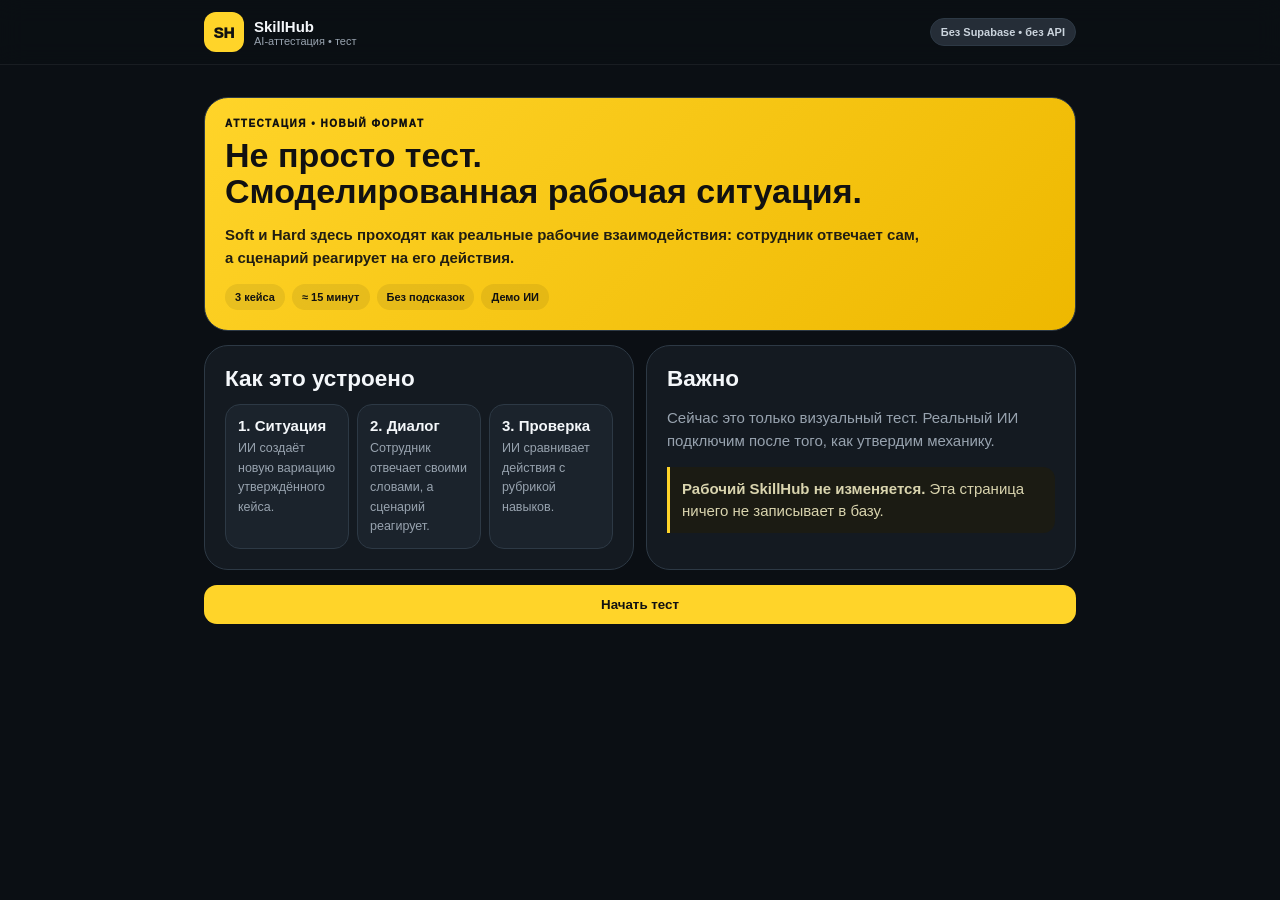
==== attestation-ai-demo.html @ 87084312 "Create AI-style attestation demo with dialog cases" ====
<!doctype html>
<html lang="ru"><head><meta charset="utf-8"><meta name="viewport" content="width=device-width,initial-scale=1,viewport-fit=cover"><title>SkillHub — AI аттестация</title>
<style>
:root{--bg:#0b0f14;--p:#141a21;--p2:#1b232c;--l:#2d3945;--t:#f4f7fa;--m:#98a3af;--y:#ffd429;--g:#4fd18b;--r:#ff7777}*{box-sizing:border-box}body{margin:0;background:var(--bg);color:var(--t);font:15px -apple-system,BlinkMacSystemFont,"Segoe UI",sans-serif}.wrap{max-width:900px;margin:auto;padding:18px 14px 40px}.top{position:sticky;top:0;background:#0b0f14ee;backdrop-filter:blur(12px);padding:12px 0;z-index:5;border-bottom:1px solid #ffffff10}.topin{max-width:900px;margin:auto;padding:0 14px;display:flex;justify-content:space-between;align-items:center}.brand{display:flex;gap:10px;align-items:center}.logo{width:40px;height:40px;border-radius:12px;background:var(--y);color:#111;display:grid;place-items:center;font-weight:950}.brand small{display:block;color:var(--m);font-size:11px}.tag{background:#252d37;border:1px solid var(--l);border-radius:999px;padding:7px 10px;color:#cbd4dd;font-size:11px;font-weight:900}.hero,.card{background:var(--p);border:1px solid var(--l);border-radius:24px;padding:20px;margin-top:14px}.hero{background:linear-gradient(135deg,#ffd429,#eeb800);color:#111}.k{font-size:10px;letter-spacing:.15em;font-weight:950}.hero h1{font-size:34px;line-height:1.05;margin:9px 0}.hero p{max-width:700px;line-height:1.5;font-weight:650;color:#211e12}.meta{display:flex;flex-wrap:wrap;gap:7px;margin-top:14px}.meta span{padding:7px 10px;background:#11111114;border-radius:999px;font-weight:850;font-size:11px}.grid{display:grid;grid-template-columns:repeat(2,1fr);gap:12px}.card h2{margin:0 0 8px}.muted{color:var(--m);line-height:1.5}.steps{display:grid;grid-template-columns:repeat(3,1fr);gap:8px;margin-top:12px}.step{background:var(--p2);border:1px solid var(--l);border-radius:15px;padding:12px}.step b{display:block;margin-bottom:4px}.step small{color:var(--m);line-height:1.4}.btn{border:0;border-radius:13px;padding:12px 15px;font-weight:900}.primary{background:var(--y);color:#111}.secondary{background:var(--p2);border:1px solid var(--l);color:var(--t)}.actions{display:flex;gap:9px;flex-wrap:wrap;margin-top:15px}.actions .btn{flex:1;min-width:150px}.screen{display:none}.screen.on{display:block}.bar{display:flex;justify-content:space-between;color:var(--m);font-size:12px;font-weight:850;margin:10px 0 7px}.progress{height:8px;background:#0f141a;border-radius:99px;overflow:hidden}.progress span{display:block;height:100%;background:var(--y);transition:.25s}.q{background:var(--p);border:1px solid var(--l);border-radius:24px;padding:20px}.eyebrow{font-size:10px;color:var(--y);letter-spacing:.14em;font-weight:950}.q h2{font-size:24px;margin:7px 0}.opts{display:grid;gap:9px;margin-top:14px}.opt{border:1px solid var(--l);background:var(--p2);color:var(--t);border-radius:14px;padding:13px;text-align:left;font-weight:750}.opt.sel{border-color:var(--y);box-shadow:0 0 0 1px var(--y) inset}.chat{display:grid;gap:10px;margin-top:15px}.bubble{max-width:86%;padding:12px 14px;border-radius:16px;line-height:1.45}.client{background:var(--p2);border:1px solid var(--l)}.employee{justify-self:end;background:#29250e;border:1px solid #ffd42955}.bubble small{display:block;color:var(--m);font-size:10px;margin-bottom:4px}.reply{width:100%;min-height:110px;background:#0f141a;color:var(--t);border:1px solid var(--l);border-radius:14px;padding:13px;resize:vertical}.ai{margin-top:14px;background:#111820;border:1px solid #364352;border-radius:19px;padding:16px}.aihead{display:flex;justify-content:space-between;gap:10px;align-items:center}.aipill{font-size:10px;background:#26303b;border-radius:999px;padding:6px 8px;font-weight:900}.result{display:grid;grid-template-columns:repeat(4,1fr);gap:9px;margin-top:12px}.res{background:var(--p2);border:1px solid var(--l);border-radius:15px;padding:12px}.res b{display:block;font-size:23px}.res small{color:var(--m)}.score{text-align:center;font-size:55px;font-weight:950;color:var(--g)}.note{margin-top:12px;padding:11px 12px;border-left:3px solid var(--y);background:#1b1b13;color:#d9d4ae;border-radius:0 12px 12px 0;line-height:1.45}@media(max-width:650px){.grid,.steps{grid-template-columns:1fr}.result{grid-template-columns:repeat(2,1fr)}.hero h1{font-size:29px}}
</style></head>
<body>
<header class="top"><div class="topin"><div class="brand"><div class="logo">SH</div><div><b>SkillHub</b><small>AI-аттестация • тест</small></div></div><span class="tag">Без Supabase • без API</span></div></header>
<main class="wrap">
<section id="home" class="screen on">
<div class="hero"><div class="k">АТТЕСТАЦИЯ • НОВЫЙ ФОРМАТ</div><h1>Не просто тест.<br>Смоделированная рабочая ситуация.</h1><p>Soft и Hard здесь проходят как реальные рабочие взаимодействия: сотрудник отвечает сам, а сценарий реагирует на его действия.</p><div class="meta"><span>3 кейса</span><span>≈ 15 минут</span><span>Без подсказок</span><span>Демо ИИ</span></div></div>
<div class="grid"><div class="card"><h2>Как это устроено</h2><div class="steps"><div class="step"><b>1. Ситуация</b><small>ИИ создаёт новую вариацию утверждённого кейса.</small></div><div class="step"><b>2. Диалог</b><small>Сотрудник отвечает своими словами, а сценарий реагирует.</small></div><div class="step"><b>3. Проверка</b><small>ИИ сравнивает действия с рубрикой навыков.</small></div></div></div><div class="card"><h2>Важно</h2><p class="muted">Сейчас это только визуальный тест. Реальный ИИ подключим после того, как утвердим механику.</p><div class="note"><b>Рабочий SkillHub не изменяется.</b> Эта страница ничего не записывает в базу.</div></div></div>
<div class="actions"><button class="btn primary" onclick="start()">Начать тест</button></div>
</section>

<section id="exam" class="screen">
<div class="bar"><span id="step">Кейс 1 из 3</span><span id="kind">Soft Skills</span></div><div class="progress"><span id="prog" style="width:0%"></span></div><div id="host" style="margin-top:14px"></div>
</section>

<section id="result" class="screen">
<div class="card"><div class="eyebrow">ИТОГ АТТЕСТАЦИИ</div><div class="score" id="score">86%</div><h2 style="text-align:center">Проверка завершена</h2><p class="muted" style="text-align:center">Ниже — пример того, как ИИ может объяснять оценку, а не просто выдавать балл.</p></div>
<div class="result"><div class="res"><small>Soft</small><b>88%</b></div><div class="res"><small>Hard</small><b>84%</b></div><div class="res"><small>Ручной кейс</small><b>86%</b></div><div class="res"><small>Печать</small><b>—</b></div></div>
<div class="ai"><div class="aihead"><b>ИИ-разбор</b><span class="aipill">ДЕМО</span></div><ul><li>Сотрудник корректно определил эмоцию клиента и обозначил следующий шаг.</li><li>В Hard-сценарии правильно использовал данные из контекста, а не шаблонный ответ.</li><li>В ручном кейсе не хватило фиксации результата и срока.</li></ul></div>
<div class="actions"><button class="btn secondary" onclick="location.reload()">Пройти ещё раз</button></div>
</section>
</main>
<script>
let step=0,softScore=0,hardScore=0,manual='';
const cases=[
 {kind:'Soft Skills',title:'Негативный клиент: задержка решения',intro:'Клиент уже обращался раньше. Он раздражён и считает, что его вопрос «перекидывают» между сотрудниками.',client:'Я уже второй раз это объясняю. Мне вообще кто-нибудь может сказать, что происходит?',type:'soft'},
 {kind:'Hard Skills',title:'Сложная рабочая ситуация',intro:'Клиент просит провести операцию. В истории есть два важных ограничения. Твоя задача — не угадать ответ, а разобраться в ситуации.',client:'Мне нужно провести платёж сегодня. Почему вы говорите, что сейчас его нельзя провести?',type:'hard'},
 {kind:'Ручной кейс + ИИ',title:'Нестандартный случай',intro:'Клиент требует немедленного решения спорной ситуации. Опиши действия, коммуникацию и что обязательно зафиксируешь.',client:'Мне всё равно, как у вас там устроен процесс. Решите вопрос прямо сейчас.',type:'manual'}
];
function show(id){['home','exam','result'].forEach(x=>document.getElementById(x).classList.toggle('on',x===id))}
function start(){step=0;show('exam');render()}
function bar(){document.getElementById('step').textContent='Кейс '+(step+1)+' из 3';document.getElementById('kind').textContent=cases[step].kind;document.getElementById('prog').style.width=(step/3*100)+'%'}
function render(){
 const c=cases[step];bar();let h=document.getElementById('host');
 if(c.type==='soft') h.innerHTML='<div class="q"><div class="eyebrow">SOFT SKILLS • ДИАЛОГ</div><h2>'+c.title+'</h2><p class="muted">'+c.intro+'</p><div class="chat"><div class="bubble client"><small>Клиент</small>'+c.client+'</div></div><textarea id="reply" class="reply" placeholder="Ответь клиенту своими словами..."></textarea><div class="actions"><button class="btn primary" onclick="sendSoft()">Отправить ответ</button></div></div>';
 else if(c.type==='hard') h.innerHTML='<div class="q"><div class="eyebrow">HARD SKILLS • СИТУАЦИЯ</div><h2>'+c.title+'</h2><p class="muted">'+c.intro+'</p><div class="chat"><div class="bubble client"><small>Клиент</small>'+c.client+'</div></div><div class="card" style="margin-top:12px;padding:14px;background:#0f141a"><b>Данные ситуации</b><p class="muted">Платёж: 480 000 ₽ • запрос поступил сегодня • клиент уже обращался один раз • требуется проверить основание операции.</p></div><textarea id="reply" class="reply" placeholder="Напиши, что ты ответишь клиенту и какие действия выполнишь..."></textarea><div class="actions"><button class="btn primary" onclick="sendHard()">Зафиксировать решение</button></div></div>';
 else h.innerHTML='<div class="q"><div class="eyebrow">РУЧНОЙ КЕЙС • ИИ-ПРОВЕРКА</div><h2>'+c.title+'</h2><p class="muted">'+c.intro+'</p><div class="chat"><div class="bubble client"><small>Клиент</small>'+c.client+'</div></div><textarea id="reply" class="reply" placeholder="Опиши свои действия по шагам..."></textarea><div class="actions"><button class="btn primary" onclick="sendManual()">Отправить на проверку</button></div></div>';
}
function next(){step++;if(step>=cases.length){show('result');document.getElementById('prog').style.width='100%';return}render();scrollTo(0,0)}
function sendSoft(){let v=document.getElementById('reply').value.trim();if(v.length<15)return alert('Напиши полноценный ответ');softScore=v.toLowerCase().includes('понима')&&v.toLowerCase().includes('след')?90:78;document.getElementById('host').insertAdjacentHTML('beforeend','<div class="ai"><div class="aihead"><b>Клиент • продолжение диалога</b><span class="aipill">ДЕМО ИИ</span></div><p class="muted">Хорошо. А что конкретно вы сейчас сделаете и когда я получу следующий ответ?</p><textarea id="reply2" class="reply" placeholder="Продолжи диалог..."></textarea><div class="actions"><button class="btn primary" onclick="finishSoft()">Ответить</button></div></div>');}
function finishSoft(){let v=document.getElementById('reply2').value.trim();if(v.length<10)return alert('Продолжи диалог');softScore=Math.min(98,softScore+(v.toLowerCase().includes('срок')?6:0));next()}
function sendHard(){let v=document.getElementById('reply').value.trim();if(v.length<20)return alert('Нужен развёрнутый ответ');hardScore=v.toLowerCase().includes('провер')&&v.toLowerCase().includes('основан')?92:74;next()}
function sendManual(){let v=document.getElementById('reply').value.trim();if(v.length<25)return alert('Нужен развёрнутый ответ');manual=v;next()}
</script></body></html>
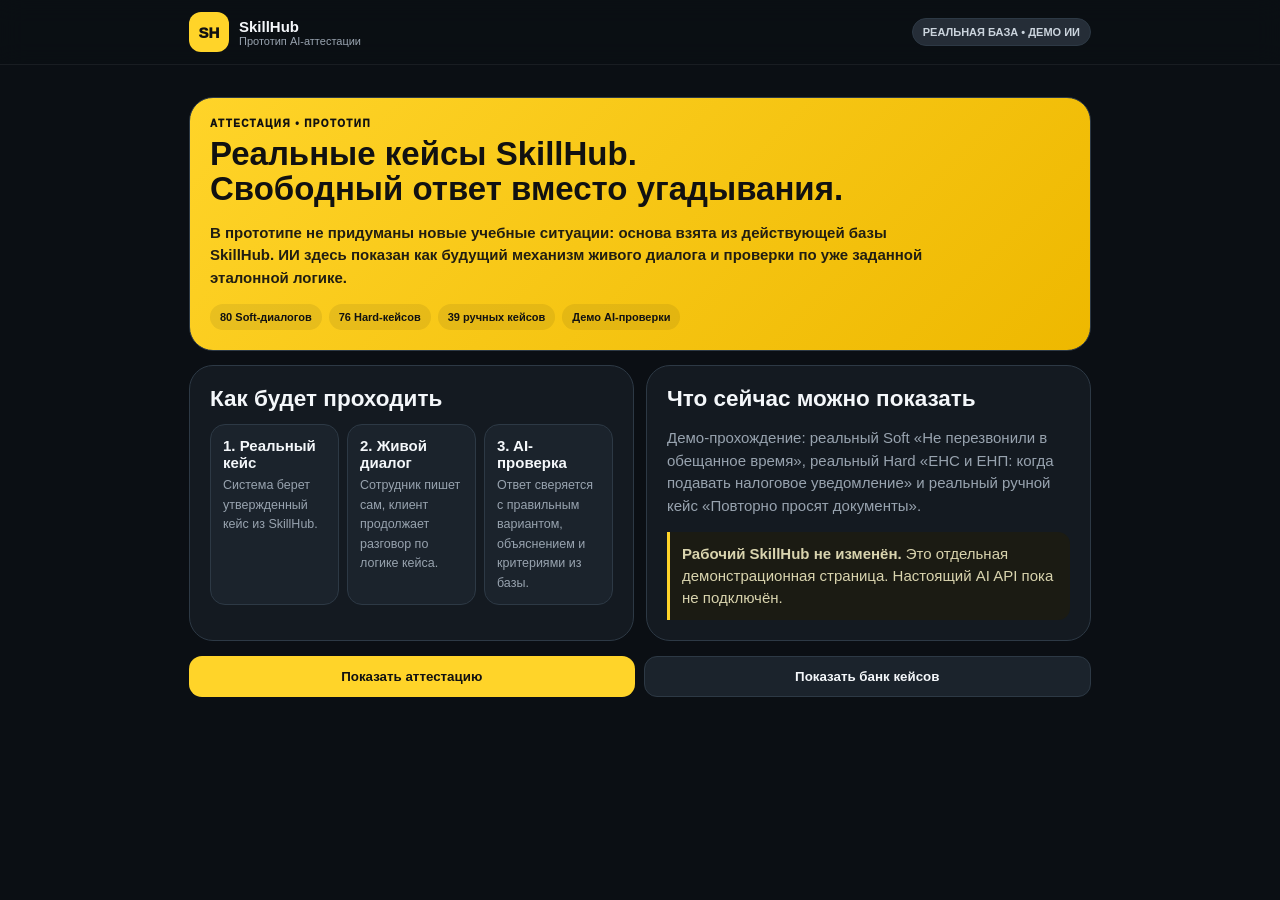
==== commit dafe748f: "Update attestation prototype with real SkillHub cases" ====
--- a/attestation-ai-demo.html
+++ b/attestation-ai-demo.html
@@ -1,47 +1,51 @@
 <!doctype html>
-<html lang="ru"><head><meta charset="utf-8"><meta name="viewport" content="width=device-width,initial-scale=1,viewport-fit=cover"><title>SkillHub — AI аттестация</title>
+<html lang="ru"><head><meta charset="utf-8"><meta name="viewport" content="width=device-width,initial-scale=1,viewport-fit=cover"><title>SkillHub — прототип AI-аттестации</title>
 <style>
-:root{--bg:#0b0f14;--p:#141a21;--p2:#1b232c;--l:#2d3945;--t:#f4f7fa;--m:#98a3af;--y:#ffd429;--g:#4fd18b;--r:#ff7777}*{box-sizing:border-box}body{margin:0;background:var(--bg);color:var(--t);font:15px -apple-system,BlinkMacSystemFont,"Segoe UI",sans-serif}.wrap{max-width:900px;margin:auto;padding:18px 14px 40px}.top{position:sticky;top:0;background:#0b0f14ee;backdrop-filter:blur(12px);padding:12px 0;z-index:5;border-bottom:1px solid #ffffff10}.topin{max-width:900px;margin:auto;padding:0 14px;display:flex;justify-content:space-between;align-items:center}.brand{display:flex;gap:10px;align-items:center}.logo{width:40px;height:40px;border-radius:12px;background:var(--y);color:#111;display:grid;place-items:center;font-weight:950}.brand small{display:block;color:var(--m);font-size:11px}.tag{background:#252d37;border:1px solid var(--l);border-radius:999px;padding:7px 10px;color:#cbd4dd;font-size:11px;font-weight:900}.hero,.card{background:var(--p);border:1px solid var(--l);border-radius:24px;padding:20px;margin-top:14px}.hero{background:linear-gradient(135deg,#ffd429,#eeb800);color:#111}.k{font-size:10px;letter-spacing:.15em;font-weight:950}.hero h1{font-size:34px;line-height:1.05;margin:9px 0}.hero p{max-width:700px;line-height:1.5;font-weight:650;color:#211e12}.meta{display:flex;flex-wrap:wrap;gap:7px;margin-top:14px}.meta span{padding:7px 10px;background:#11111114;border-radius:999px;font-weight:850;font-size:11px}.grid{display:grid;grid-template-columns:repeat(2,1fr);gap:12px}.card h2{margin:0 0 8px}.muted{color:var(--m);line-height:1.5}.steps{display:grid;grid-template-columns:repeat(3,1fr);gap:8px;margin-top:12px}.step{background:var(--p2);border:1px solid var(--l);border-radius:15px;padding:12px}.step b{display:block;margin-bottom:4px}.step small{color:var(--m);line-height:1.4}.btn{border:0;border-radius:13px;padding:12px 15px;font-weight:900}.primary{background:var(--y);color:#111}.secondary{background:var(--p2);border:1px solid var(--l);color:var(--t)}.actions{display:flex;gap:9px;flex-wrap:wrap;margin-top:15px}.actions .btn{flex:1;min-width:150px}.screen{display:none}.screen.on{display:block}.bar{display:flex;justify-content:space-between;color:var(--m);font-size:12px;font-weight:850;margin:10px 0 7px}.progress{height:8px;background:#0f141a;border-radius:99px;overflow:hidden}.progress span{display:block;height:100%;background:var(--y);transition:.25s}.q{background:var(--p);border:1px solid var(--l);border-radius:24px;padding:20px}.eyebrow{font-size:10px;color:var(--y);letter-spacing:.14em;font-weight:950}.q h2{font-size:24px;margin:7px 0}.opts{display:grid;gap:9px;margin-top:14px}.opt{border:1px solid var(--l);background:var(--p2);color:var(--t);border-radius:14px;padding:13px;text-align:left;font-weight:750}.opt.sel{border-color:var(--y);box-shadow:0 0 0 1px var(--y) inset}.chat{display:grid;gap:10px;margin-top:15px}.bubble{max-width:86%;padding:12px 14px;border-radius:16px;line-height:1.45}.client{background:var(--p2);border:1px solid var(--l)}.employee{justify-self:end;background:#29250e;border:1px solid #ffd42955}.bubble small{display:block;color:var(--m);font-size:10px;margin-bottom:4px}.reply{width:100%;min-height:110px;background:#0f141a;color:var(--t);border:1px solid var(--l);border-radius:14px;padding:13px;resize:vertical}.ai{margin-top:14px;background:#111820;border:1px solid #364352;border-radius:19px;padding:16px}.aihead{display:flex;justify-content:space-between;gap:10px;align-items:center}.aipill{font-size:10px;background:#26303b;border-radius:999px;padding:6px 8px;font-weight:900}.result{display:grid;grid-template-columns:repeat(4,1fr);gap:9px;margin-top:12px}.res{background:var(--p2);border:1px solid var(--l);border-radius:15px;padding:12px}.res b{display:block;font-size:23px}.res small{color:var(--m)}.score{text-align:center;font-size:55px;font-weight:950;color:var(--g)}.note{margin-top:12px;padding:11px 12px;border-left:3px solid var(--y);background:#1b1b13;color:#d9d4ae;border-radius:0 12px 12px 0;line-height:1.45}@media(max-width:650px){.grid,.steps{grid-template-columns:1fr}.result{grid-template-columns:repeat(2,1fr)}.hero h1{font-size:29px}}
+:root{--bg:#0b0f14;--p:#141a21;--p2:#1b232c;--l:#2d3945;--t:#f4f7fa;--m:#98a3af;--y:#ffd429;--g:#4fd18b;--r:#ff7777;--b:#67a7ff}*{box-sizing:border-box}body{margin:0;background:var(--bg);color:var(--t);font:15px -apple-system,BlinkMacSystemFont,"Segoe UI",sans-serif}.wrap{max-width:930px;margin:auto;padding:18px 14px 46px}.top{position:sticky;top:0;background:#0b0f14ee;backdrop-filter:blur(12px);padding:12px 0;z-index:8;border-bottom:1px solid #ffffff10}.topin{max-width:930px;margin:auto;padding:0 14px;display:flex;justify-content:space-between;align-items:center;gap:12px}.brand{display:flex;gap:10px;align-items:center}.logo{width:40px;height:40px;border-radius:12px;background:var(--y);color:#111;display:grid;place-items:center;font-weight:950}.brand small{display:block;color:var(--m);font-size:11px}.tag{background:#252d37;border:1px solid var(--l);border-radius:999px;padding:7px 10px;color:#cbd4dd;font-size:11px;font-weight:900}.hero,.card,.q{background:var(--p);border:1px solid var(--l);border-radius:24px;padding:20px;margin-top:14px}.hero{background:linear-gradient(135deg,#ffd429,#eeb800);color:#111}.hero h1{font-size:33px;line-height:1.06;margin:8px 0}.hero p{max-width:740px;line-height:1.5;font-weight:700;color:#211e12}.k,.eyebrow{font-size:10px;letter-spacing:.14em;font-weight:950}.eyebrow{color:var(--y)}.meta,.chips{display:flex;flex-wrap:wrap;gap:7px;margin-top:13px}.meta span,.chip{padding:7px 10px;background:#11111114;border-radius:999px;font-weight:850;font-size:11px}.chip{background:var(--p2);border:1px solid var(--l);color:#d8e0e8}.grid{display:grid;grid-template-columns:repeat(2,1fr);gap:12px}.card h2,.q h2{margin:0 0 8px}.muted{color:var(--m);line-height:1.5}.steps{display:grid;grid-template-columns:repeat(3,1fr);gap:8px;margin-top:12px}.step,.mini{background:var(--p2);border:1px solid var(--l);border-radius:15px;padding:12px}.step b,.mini b{display:block;margin-bottom:4px}.step small,.mini small{color:var(--m);line-height:1.4}.btn{border:0;border-radius:13px;padding:12px 15px;font-weight:900;cursor:pointer}.primary{background:var(--y);color:#111}.secondary{background:var(--p2);border:1px solid var(--l);color:var(--t)}.ghost{background:transparent;border:1px solid var(--l);color:var(--t)}.actions{display:flex;gap:9px;flex-wrap:wrap;margin-top:15px}.actions .btn{flex:1;min-width:150px}.screen{display:none}.screen.on{display:block}.bar{display:flex;justify-content:space-between;color:var(--m);font-size:12px;font-weight:850;margin:12px 0 7px}.progress{height:8px;background:#0f141a;border-radius:99px;overflow:hidden}.progress span{display:block;height:100%;background:var(--y);transition:.25s}.chat{display:grid;gap:10px;margin-top:15px}.bubble{max-width:88%;padding:12px 14px;border-radius:16px;line-height:1.45}.client{background:var(--p2);border:1px solid var(--l)}.employee{justify-self:end;background:#29250e;border:1px solid #ffd42955}.bubble small{display:block;color:var(--m);font-size:10px;margin-bottom:4px}.reply{width:100%;min-height:105px;background:#0f141a;color:var(--t);border:1px solid var(--l);border-radius:14px;padding:13px;resize:vertical;font:inherit;margin-top:12px}.ai{margin-top:14px;background:#111820;border:1px solid #364352;border-radius:19px;padding:16px}.aihead{display:flex;justify-content:space-between;gap:10px;align-items:center}.aipill{font-size:10px;background:#26303b;border-radius:999px;padding:6px 8px;font-weight:900}.good{color:var(--g)}.warn{color:#ffd36c}.bank{max-height:330px;overflow:auto;padding-right:4px}.bankgroup{margin:12px 0}.bankgroup h3{font-size:13px;margin:0 0 7px;color:#dce4ec}.bankitem{font-size:12px;color:var(--m);padding:5px 0;border-bottom:1px solid #ffffff08}.result{display:grid;grid-template-columns:repeat(4,1fr);gap:9px;margin-top:12px}.res{background:var(--p2);border:1px solid var(--l);border-radius:15px;padding:12px}.res b{display:block;font-size:23px}.res small{color:var(--m)}.score{text-align:center;font-size:55px;font-weight:950;color:var(--g)}.note{margin-top:12px;padding:11px 12px;border-left:3px solid var(--y);background:#1b1b13;color:#d9d4ae;border-radius:0 12px 12px 0;line-height:1.45}.ref{margin-top:10px;border:1px dashed #51606f;border-radius:14px;padding:12px;background:#0d1319}.ref b{display:block;margin-bottom:6px}.small{font-size:12px}.hidden{display:none!important}@media(max-width:650px){.grid,.steps{grid-template-columns:1fr}.result{grid-template-columns:repeat(2,1fr)}.hero h1{font-size:28px}.tag{font-size:9px}.bubble{max-width:95%}}
 </style></head>
 <body>
-<header class="top"><div class="topin"><div class="brand"><div class="logo">SH</div><div><b>SkillHub</b><small>AI-аттестация • тест</small></div></div><span class="tag">Без Supabase • без API</span></div></header>
+<header class="top"><div class="topin"><div class="brand"><div class="logo">SH</div><div><b>SkillHub</b><small>Прототип AI-аттестации</small></div></div><span class="tag">РЕАЛЬНАЯ БАЗА • ДЕМО ИИ</span></div></header>
 <main class="wrap">
 <section id="home" class="screen on">
-<div class="hero"><div class="k">АТТЕСТАЦИЯ • НОВЫЙ ФОРМАТ</div><h1>Не просто тест.<br>Смоделированная рабочая ситуация.</h1><p>Soft и Hard здесь проходят как реальные рабочие взаимодействия: сотрудник отвечает сам, а сценарий реагирует на его действия.</p><div class="meta"><span>3 кейса</span><span>≈ 15 минут</span><span>Без подсказок</span><span>Демо ИИ</span></div></div>
-<div class="grid"><div class="card"><h2>Как это устроено</h2><div class="steps"><div class="step"><b>1. Ситуация</b><small>ИИ создаёт новую вариацию утверждённого кейса.</small></div><div class="step"><b>2. Диалог</b><small>Сотрудник отвечает своими словами, а сценарий реагирует.</small></div><div class="step"><b>3. Проверка</b><small>ИИ сравнивает действия с рубрикой навыков.</small></div></div></div><div class="card"><h2>Важно</h2><p class="muted">Сейчас это только визуальный тест. Реальный ИИ подключим после того, как утвердим механику.</p><div class="note"><b>Рабочий SkillHub не изменяется.</b> Эта страница ничего не записывает в базу.</div></div></div>
-<div class="actions"><button class="btn primary" onclick="start()">Начать тест</button></div>
+<div class="hero"><div class="k">АТТЕСТАЦИЯ • ПРОТОТИП</div><h1>Реальные кейсы SkillHub.<br>Свободный ответ вместо угадывания.</h1><p>В прототипе не придуманы новые учебные ситуации: основа взята из действующей базы SkillHub. ИИ здесь показан как будущий механизм живого диалога и проверки по уже заданной эталонной логике.</p><div class="meta"><span>80 Soft-диалогов</span><span>76 Hard-кейсов</span><span>39 ручных кейсов</span><span>Демо AI-проверки</span></div></div>
+<div class="grid"><div class="card"><h2>Как будет проходить</h2><div class="steps"><div class="step"><b>1. Реальный кейс</b><small>Система берет утвержденный кейс из SkillHub.</small></div><div class="step"><b>2. Живой диалог</b><small>Сотрудник пишет сам, клиент продолжает разговор по логике кейса.</small></div><div class="step"><b>3. AI-проверка</b><small>Ответ сверяется с правильным вариантом, объяснением и критериями из базы.</small></div></div></div><div class="card"><h2>Что сейчас можно показать</h2><p class="muted">Демо-прохождение: реальный Soft «Не перезвонили в обещанное время», реальный Hard «ЕНС и ЕНП: когда подавать налоговое уведомление» и реальный ручной кейс «Повторно просят документы».</p><div class="note"><b>Рабочий SkillHub не изменён.</b> Это отдельная демонстрационная страница. Настоящий AI API пока не подключён.</div></div></div>
+<div class="actions"><button class="btn primary" onclick="start()">Показать аттестацию</button><button class="btn secondary" onclick="toggleBank()">Показать банк кейсов</button></div>
+<div id="bankCard" class="card hidden"><div class="eyebrow">БАЗА SKILLHUB</div><h2>Какие кейсы используются</h2><p class="muted">Ниже — реальные названия из опубликованного контента. Для демонстрации в прохождение зашиты три реальных кейса, а в боевой версии выбор будет идти из всей этой базы.</p><div class="bank" id="bank"></div></div>
 </section>
-
-<section id="exam" class="screen">
-<div class="bar"><span id="step">Кейс 1 из 3</span><span id="kind">Soft Skills</span></div><div class="progress"><span id="prog" style="width:0%"></span></div><div id="host" style="margin-top:14px"></div>
-</section>
-
-<section id="result" class="screen">
-<div class="card"><div class="eyebrow">ИТОГ АТТЕСТАЦИИ</div><div class="score" id="score">86%</div><h2 style="text-align:center">Проверка завершена</h2><p class="muted" style="text-align:center">Ниже — пример того, как ИИ может объяснять оценку, а не просто выдавать балл.</p></div>
-<div class="result"><div class="res"><small>Soft</small><b>88%</b></div><div class="res"><small>Hard</small><b>84%</b></div><div class="res"><small>Ручной кейс</small><b>86%</b></div><div class="res"><small>Печать</small><b>—</b></div></div>
-<div class="ai"><div class="aihead"><b>ИИ-разбор</b><span class="aipill">ДЕМО</span></div><ul><li>Сотрудник корректно определил эмоцию клиента и обозначил следующий шаг.</li><li>В Hard-сценарии правильно использовал данные из контекста, а не шаблонный ответ.</li><li>В ручном кейсе не хватило фиксации результата и срока.</li></ul></div>
-<div class="actions"><button class="btn secondary" onclick="location.reload()">Пройти ещё раз</button></div>
-</section>
+<section id="exam" class="screen"><div class="bar"><span id="stepLabel"></span><span id="kindLabel"></span></div><div class="progress"><span id="prog"></span></div><div id="host"></div></section>
+<section id="result" class="screen"><div class="card"><div class="eyebrow">ИТОГ АТТЕСТАЦИИ</div><div class="score">88%</div><h2 style="text-align:center">Пример итогового результата</h2><p class="muted" style="text-align:center">В боевой версии балл формируется из оценок Soft, Hard, ручного тренажёра и печати.</p></div><div class="result"><div class="res"><small>Soft • 30%</small><b>89%</b></div><div class="res"><small>Hard • 40%</small><b>91%</b></div><div class="res"><small>Ручной • 20%</small><b>82%</b></div><div class="res"><small>Печать • 10%</small><b>90%</b></div></div><div class="ai"><div class="aihead"><b>Пример AI-разбора для РГ</b><span class="aipill">ДЕМО</span></div><p class="muted">Система показывает не только итоговый процент, но и по каким критериям сотрудник прошёл кейс: присоединение, ownership, отсутствие ложных обещаний, корректность Hard-логики и полнота решения. При критической фактической ошибке результат отдельно помечается для проверки РГ.</p></div><div class="actions"><button class="btn secondary" onclick="location.reload()">Вернуться в начало</button></div></section>
 </main>
 <script>
-let step=0,softScore=0,hardScore=0,manual='';
-const cases=[
- {kind:'Soft Skills',title:'Негативный клиент: задержка решения',intro:'Клиент уже обращался раньше. Он раздражён и считает, что его вопрос «перекидывают» между сотрудниками.',client:'Я уже второй раз это объясняю. Мне вообще кто-нибудь может сказать, что происходит?',type:'soft'},
- {kind:'Hard Skills',title:'Сложная рабочая ситуация',intro:'Клиент просит провести операцию. В истории есть два важных ограничения. Твоя задача — не угадать ответ, а разобраться в ситуации.',client:'Мне нужно провести платёж сегодня. Почему вы говорите, что сейчас его нельзя провести?',type:'hard'},
- {kind:'Ручной кейс + ИИ',title:'Нестандартный случай',intro:'Клиент требует немедленного решения спорной ситуации. Опиши действия, коммуникацию и что обязательно зафиксируешь.',client:'Мне всё равно, как у вас там устроен процесс. Решите вопрос прямо сейчас.',type:'manual'}
+const softTitles=['Лишний повторный запрос','Назвали нереалистичный срок','Не перезвонили в обещанное время','Неверный список документов','Некорректное уведомление','Ответ пришёл слишком поздно','Ошибка в предыдущем объяснении','Перевели не в тот отдел','Пришлось повторно посетить офис','Сообщили неверный статус','«Зовите руководителя сейчас»','Клиент перебивает сотрудника','Личное обвинение сотрудника','Обвинение в некомпетентности','Отказ от обязательного уточнения','Повышенный тон','Провокационное сравнение','Требование нарушить правило','Требование фамилии для жалобы','Угроза «решить вопрос иначе»','Возврат денег сегодня','Гарантия восстановления сервиса','Гарантия прохождения операции','Гарантия, что ошибка не повторится','Исключение из правил','Просят гарантировать отсутствие комиссии','Решение по неполным данным','Руководитель должен позвонить к часу','Требуют гарантировать одобрение','Требуют точный срок до проверки','Ожидание в очереди','Ожидание восстановления сервиса','Ожидание обработки системой','Ожидание обратного звонка','Ожидание ответа по претензии','Ожидание подтверждения другого подразделения','Ожидание проверки документов','Ожидание проверки обращения','Ожидание решения','Ожидание статуса операции','Документы просят повторно','Каждый раз приходится всё объяснять','Неделя без обратной связи','Обещанный срок уже прошёл','Обращение закрыто без результата','Повторная ошибка и требование компенсации','Повторный спор по списанию','После повторного обращения нужен руководитель','Проблема вернулась после решения','Разные ответы от сотрудников','Клиент боится ошибиться снова','Клиент очень спешит','Клиент под сильным временным давлением','Клиент раздражён','Клиент разочарован','Клиент растерян','Клиент сомневается в своих действиях','Клиент тревожится за деньги','Клиент устал от бюрократии','Скептичный клиент','«Вам всем всё равно»','«Ваш банк — худший»','«Зря стал клиентом»','«Одни шаблонные ответы»','«Я потерял весь день»','Негатив после долгого ожидания','Отказ слушать объяснение','Сарказм вместо прямой претензии','Сравнение с конкурентом','Угроза публичной жалобой','Несогласие с решением','Официальная претензия по обслуживанию','Повторная претензия по одной проблеме','Претензия из-за расхождения данных','Претензия на качество сервиса','Претензия на сотрудника','Претензия о финансовых потерях','Претензия по закрытому обращению','Требование компенсации','Требование письменного объяснения'];
+const hardTitles=['Декларация УСН через Т-Бизнес','Дополнительный взнос 1% с дохода свыше 300 000 ₽','ЕНС и ЕНП: когда подавать налоговое уведомление','Онлайн-бухгалтерия: кому подходит и что умеет','Отчетность ИП: КУДиР, АУСН и важные даты 2026','УСН Доходы: расчет и уплата налога','Фиксированные страховые взносы ИП в 2026 году','Блокировка ФНС: что можно делать по счету','Блокирующие статусы счета: BAML, BLIE, FRDE, TIME','Снять блокировку ФНС','ФНС: документы, инкассо и запросы','ФНС: очередность платежей при недостатке денег','ФНС: полная или частичная блокировка счета','ФССП: отмена ареста','ФССП: отмена взыскания','ФССП: постановления и сроки исполнения','Выплата зарплаты на карты других банков: лимит и комиссия','Выплата зарплаты на карты Т-Банка: реестр и подпись','Сотрудник уже с картой Т-Банка: какой счет добавить','Автосписание: счет, время и позднее пополнение','Активный клиент: 25 млн и второй оборотный кредит','Внешний клиент без РКО: 8 млн на закупку сырья','Заявка на верификации ЮЛ: как вести клиента','Из чего состоит платеж по оборотному кредиту','КДС и овердрафт: очередность погашения','КДС: автоматическое погашение','КДС: активация и использование денег','КДС: досрочное погашение','КДС: назначение, условия и требования','КДС: погашение по прямым реквизитам','КДС: процентная ставка и регулярный платеж','Кто может оформить: ИП, ООО и ГКФХ','Неоплаченная комиссия: как погасить без ошибки','Овердрафт: 30, 45 и 46 день','Овердрафт: комиссии, 21:00 и налоги','Овердрафт: назначение, лимит и требования','Овердрафт: операции, погашение и БКИ','Овердрафт: пересмотр и блокировка лимита','Овердрафт: требования к ИП, ГКФХ и ООО','ООО с иностранным ЕИО: проверка требований','Повторная заявка после отказа','Что влияет на сумму: оборот и кредитная история','Когда нужен звонок после чата','НДЗ, отложенная работа и риск списания','Перезвоны и видеозвонки','Третьи лица, история чата и завершение','РКО: счета, платежи, пополнение и наличные','Бесплатное обслуживание за покупки по бизнес-карте','Закрытие счета по 115-ФЗ: особая плата за бесплатный период','Когда списываем обслуживание и как смена тарифа меняет дату','Нет операций по счету: когда на Простом берем плату','Отключение и продление авансовой схемы','Повышение и понижение тарифа: когда можно день в день','Подключение аванса: стоимость, опции и бесплатные месяцы','Расчетные даты и особые списания','Смена тарифа и льготный период','Смена тарифа при авансовой оплате','Декларация УСН: способы подачи','Доходы УСН: учитываем или нет','Какие заявления можно отправить через раздел Отчетность','Онлайн-бухгалтерия: Неучтённые и маркетплейсы','УСН: на что можно уменьшить годовой налог','Задача: два платежа третьей очереди','Задача: зарплата при частичной блокировке','Задача: полная блокировка + взыскание ФССП','Задача: полная блокировка и страховые взносы','Задача: частичная блокировка — сколько можно отправить','Задача: частичная блокировка и платеж контрагенту','Статусы счета: что можно и что нельзя','Что можно переводить через ЗПП','КДС: совместимость с другими кредитами','Овердрафт: что блокирует лимит','Бизнес-карта при блокировке ФНС','Бизнес-карта сотрудника: лимиты и категории','Операции: инициировано клиентом или банком','Расчёт комиссии за перевод физлицу'];
+const manualTitles=['Клиент не хочет повторять проблему','Неделя без обратной связи','Обещанный срок прошёл','Обращение закрыли без решения','Повторная ошибка и требование компенсации','Повторно просят документы','Повторный спор по списанию','После нескольких обращений нужен руководитель','Проблема вернулась после решения','Разные ответы сотрудников','С роботского на человеческий · 01','С роботского на человеческий · 02','С роботского на человеческий · 03','С роботского на человеческий · 04','С роботского на человеческий · 05','С роботского на человеческий · 06','С роботского на человеческий · 07','С роботского на человеческий · 08','С роботского на человеческий · 09','С роботского на человеческий · 11','С роботского на человеческий · 12','С роботского на человеческий · 13','С роботского на человеческий · 14','С роботского на человеческий · 15','С роботского на человеческий · 16','С роботского на человеческий · 17','С роботского на человеческий · 18','С роботского на человеческий · 19','С роботского на человеческий · 20','С роботского на человеческий · 21','С роботского на человеческий · 22','С роботского на человеческий · 23','С роботского на человеческий · 24','С роботского на человеческий · 25','С роботского на человеческий · 26','С роботского на человеческий · 27','С роботского на человеческий · 28','С роботского на человеческий · 29','С роботского на человеческий · 30'];
+const softSteps=[
+{client:'Мне вчера обещали перезвонить. Никто так и не связался.',ref:'Прошу прощения, что звонка не было. Проверю, что произошло после прошлого обращения.',check:'Уместное извинение или присоединение именно к тому, что произошло с клиентом.',criteria:'Сгладил негатив • адаптировал ответ • не дал неподтверждённого обещания.'},
+{client:'Почему я сам должен напоминать?',ref:'Согласна. Вам не должно было приходиться напоминать. Проверю прошлый запрос.',check:'Переход от извинения к реальному действию.',criteria:'Нет лишних уточнений • есть понятный следующий шаг.'},
+{client:'Вы хотя бы видите, что звонок был обещан?',ref:'Да, вижу обещанный звонок. Сейчас проверяю, почему после него не было связи.',check:'Работу только с подтверждённой информацией после предыдущей ошибки.',criteria:'Корректная информация • отсутствие догадок и ложных обещаний.'},
+{client:'Что дальше?',ref:'Проверю, можно ли дать ответ без нового ожидания. Если нужен звонок — уточню срок.',check:'Что сотрудник реально может сделать сейчас.',criteria:'Ownership • нет необоснованного трансфера • нет лишних действий клиента.'},
+{client:'И если опять никто не позвонит?',ref:'Зафиксирую, что прошлый срок уже пропущен, и проверю дальнейший контроль по запросу.',check:'Корректную фиксацию результата разговора.',criteria:'Работа с историей обращения • снижение риска повторного обращения.'}
 ];
+const hardSteps=[
+{client:'Я ИП на УСН «Доходы» без сотрудников. За I квартал налог рассчитался, но после уменьшения на страховые взносы к уплате получилось 0 ₽. Нужно отправлять уведомление по ЕНП?',ref:'Нет. Если аванс по УСН за I квартал после всех уменьшений равен 0 ₽, уведомление не подаем и сам аванс не платим.'},
+{client:'А если за I квартал после уменьшения осталось 18 000 ₽ к уплате?',ref:'Тогда уведомление подаем на 18 000 ₽ за I квартал и отдельно обеспечиваем эту сумму на ЕНС к сроку уплаты. Фиксированные взносы ИП и 1% в это уведомление не включаем.'},
+{client:'А если за полугодие налог нарастающим итогом 32 000 ₽, но 18 000 ₽ за I квартал уже было учтено, то что указывать в уведомлении?',ref:'Только сумму, которая осталась к уплате за полугодие после учета ранее начисленного аванса и допустимых уменьшений. Если осталось 14 000 ₽ — уведомление подаем на 14 000 ₽.'},
+{client:'А за 9 месяцев правило такое же?',ref:'Да. Если после расчета и уменьшений есть сумма к уплате — подаем уведомление за 9 месяцев. Если получилось 0 ₽ — уведомление не подаем.'},
+{client:'А по итогам года, если по УСН есть налог к уплате, уведомление уже нужно?',ref:'Нет. По годовому налогу УСН отдельное уведомление не подаем: сумму ФНС получает из годовой декларации. Налог просто нужно уплатить в установленный срок.'},
+{client:'А по фиксированным взносам ИП и дополнительному 1% свыше 300 000 ₽ уведомления тоже не подаем?',ref:'Да. По фиксированным взносам ИП за себя и по дополнительному 1% уведомление не подаем. Итого: уведомление по УСН нужно только за I квартал, полугодие и 9 месяцев, если после расчета есть сумма к уплате.'}
+];
+const manual={title:'Повторно просят документы',question:'Клиент: «Я уже отправлял эти документы. Почему вы снова просите то же самое?»',ref:'Понимаю ваше недовольство. Сначала проверю, что уже получили, и попрошу только то, чего действительно не хватает.',explanation:'Сильный ответ использует историю обращения и не создаёт клиенту лишнюю повторную работу.'};
+let phase=0,sub=0,answers=[];
+function esc(s){return String(s).replace(/[&<>"']/g,m=>({'&':'&amp;','<':'&lt;','>':'&gt;','"':'&quot;',"'":'&#39;'}[m]))}
 function show(id){['home','exam','result'].forEach(x=>document.getElementById(x).classList.toggle('on',x===id))}
-function start(){step=0;show('exam');render()}
-function bar(){document.getElementById('step').textContent='Кейс '+(step+1)+' из 3';document.getElementById('kind').textContent=cases[step].kind;document.getElementById('prog').style.width=(step/3*100)+'%'}
-function render(){
- const c=cases[step];bar();let h=document.getElementById('host');
- if(c.type==='soft') h.innerHTML='<div class="q"><div class="eyebrow">SOFT SKILLS • ДИАЛОГ</div><h2>'+c.title+'</h2><p class="muted">'+c.intro+'</p><div class="chat"><div class="bubble client"><small>Клиент</small>'+c.client+'</div></div><textarea id="reply" class="reply" placeholder="Ответь клиенту своими словами..."></textarea><div class="actions"><button class="btn primary" onclick="sendSoft()">Отправить ответ</button></div></div>';
- else if(c.type==='hard') h.innerHTML='<div class="q"><div class="eyebrow">HARD SKILLS • СИТУАЦИЯ</div><h2>'+c.title+'</h2><p class="muted">'+c.intro+'</p><div class="chat"><div class="bubble client"><small>Клиент</small>'+c.client+'</div></div><div class="card" style="margin-top:12px;padding:14px;background:#0f141a"><b>Данные ситуации</b><p class="muted">Платёж: 480 000 ₽ • запрос поступил сегодня • клиент уже обращался один раз • требуется проверить основание операции.</p></div><textarea id="reply" class="reply" placeholder="Напиши, что ты ответишь клиенту и какие действия выполнишь..."></textarea><div class="actions"><button class="btn primary" onclick="sendHard()">Зафиксировать решение</button></div></div>';
- else h.innerHTML='<div class="q"><div class="eyebrow">РУЧНОЙ КЕЙС • ИИ-ПРОВЕРКА</div><h2>'+c.title+'</h2><p class="muted">'+c.intro+'</p><div class="chat"><div class="bubble client"><small>Клиент</small>'+c.client+'</div></div><textarea id="reply" class="reply" placeholder="Опиши свои действия по шагам..."></textarea><div class="actions"><button class="btn primary" onclick="sendManual()">Отправить на проверку</button></div></div>';
-}
-function next(){step++;if(step>=cases.length){show('result');document.getElementById('prog').style.width='100%';return}render();scrollTo(0,0)}
-function sendSoft(){let v=document.getElementById('reply').value.trim();if(v.length<15)return alert('Напиши полноценный ответ');softScore=v.toLowerCase().includes('понима')&&v.toLowerCase().includes('след')?90:78;document.getElementById('host').insertAdjacentHTML('beforeend','<div class="ai"><div class="aihead"><b>Клиент • продолжение диалога</b><span class="aipill">ДЕМО ИИ</span></div><p class="muted">Хорошо. А что конкретно вы сейчас сделаете и когда я получу следующий ответ?</p><textarea id="reply2" class="reply" placeholder="Продолжи диалог..."></textarea><div class="actions"><button class="btn primary" onclick="finishSoft()">Ответить</button></div></div>');}
-function finishSoft(){let v=document.getElementById('reply2').value.trim();if(v.length<10)return alert('Продолжи диалог');softScore=Math.min(98,softScore+(v.toLowerCase().includes('срок')?6:0));next()}
-function sendHard(){let v=document.getElementById('reply').value.trim();if(v.length<20)return alert('Нужен развёрнутый ответ');hardScore=v.toLowerCase().includes('провер')&&v.toLowerCase().includes('основан')?92:74;next()}
-function sendManual(){let v=document.getElementById('reply').value.trim();if(v.length<25)return alert('Нужен развёрнутый ответ');manual=v;next()}
+function toggleBank(){document.getElementById('bankCard').classList.toggle('hidden')}
+function renderBank(){const b=document.getElementById('bank');b.innerHTML='<div class="bankgroup"><h3>Soft • 80 живых диалогов</h3>'+softTitles.map(x=>'<div class="bankitem">'+esc(x)+'</div>').join('')+'</div><div class="bankgroup"><h3>Hard • 76 кейсов</h3>'+hardTitles.map(x=>'<div class="bankitem">'+esc(x)+'</div>').join('')+'</div><div class="bankgroup"><h3>Ручной тренажёр • 39 кейсов</h3>'+manualTitles.map(x=>'<div class="bankitem">'+esc(x)+'</div>').join('')+'</div>'}
+function start(){phase=0;sub=0;answers=[];show('exam');renderExam();scrollTo(0,0)}
+function setbar(kind,label,pct){document.getElementById('stepLabel').textContent=label;document.getElementById('kindLabel').textContent=kind;document.getElementById('prog').style.width=pct+'%'}
+function renderExam(){const h=document.getElementById('host');if(phase===0){const s=softSteps[sub];setbar('Soft Skills','Блок 1 из 3 • диалог '+(sub+1)+' из '+softSteps.length,Math.round((sub/softSteps.length)*30));h.innerHTML='<div class="q"><div class="eyebrow">SOFT • ЖИВОЙ ДИАЛОГ</div><h2>Не перезвонили в обещанное время</h2><div class="chips"><span class="chip">Извинение</span><span class="chip">Средний</span><span class="chip">Реальный кейс SkillHub</span></div><div class="chat" id="chat"><div class="bubble client"><small>Клиент</small>'+esc(s.client)+'</div></div><textarea id="reply" class="reply" placeholder="Ответьте клиенту своими словами..."></textarea><div class="actions"><button class="btn primary" onclick="submitDialogue()">Ответить клиенту</button></div></div>'}else if(phase===1){const s=hardSteps[sub];setbar('Hard Skills','Блок 2 из 3 • диалог '+(sub+1)+' из '+hardSteps.length,30+Math.round((sub/hardSteps.length)*45));h.innerHTML='<div class="q"><div class="eyebrow">HARD • ДИАЛОГ С КЛИЕНТОМ</div><h2>ЕНС и ЕНП: когда подавать налоговое уведомление</h2><div class="chips"><span class="chip">Бухгалтерия</span><span class="chip">Средний</span><span class="chip">Реальный кейс SkillHub</span></div><div class="chat"><div class="bubble client"><small>Клиент</small>'+esc(s.client)+'</div></div><textarea id="reply" class="reply" placeholder="Дайте консультацию своими словами..."></textarea><div class="actions"><button class="btn primary" onclick="submitDialogue()">Ответить</button></div></div>'}else{setbar('Ручной тренажёр','Блок 3 из 3',82);h.innerHTML='<div class="q"><div class="eyebrow">РУЧНОЙ ТРЕНАЖЁР • AI-ПРОВЕРКА</div><h2>'+manual.title+'</h2><div class="chips"><span class="chip">Повторное обращение</span><span class="chip">Средний</span><span class="chip">Реальный кейс SkillHub</span></div><div class="chat"><div class="bubble client"><small>Клиент</small>'+esc(manual.question.replace(/^Клиент:\s*/,''))+'</div></div><textarea id="reply" class="reply" placeholder="Напишите ответ клиенту своими словами..."></textarea><div class="actions"><button class="btn primary" onclick="submitManual()">Отправить на AI-проверку</button></div></div>'}}
+function submitDialogue(){const v=document.getElementById('reply').value.trim();if(v.length<8)return alert('Введите полноценный ответ');const s=phase===0?softSteps[sub]:hardSteps[sub];document.getElementById('reply').disabled=true;answers.push(v);const extra=phase===0?'<p class="small"><b>Что проверяем:</b> '+esc(s.check)+'</p><p class="small"><b>Критерии из базы:</b> '+esc(s.criteria)+'</p>':'';document.getElementById('host').insertAdjacentHTML('beforeend','<div class="ai"><div class="aihead"><b>Как будет работать ИИ</b><span class="aipill">ДЕМО</span></div><p class="muted">ИИ оценивает свободный ответ не по совпадению слов, а по смыслу относительно эталонной логики кейса.</p>'+extra+'<div class="ref"><b>Эталонная логика из SkillHub</b><div class="small">'+esc(s.ref)+'</div></div><div class="actions"><button class="btn primary" onclick="continueDialogue()">Продолжить диалог</button></div></div>')}
+function continueDialogue(){sub++;if(phase===0&&sub>=softSteps.length){phase=1;sub=0}else if(phase===1&&sub>=hardSteps.length){phase=2;sub=0}renderExam();scrollTo(0,0)}
+function submitManual(){const v=document.getElementById('reply').value.trim();if(v.length<8)return alert('Введите полноценный ответ');document.getElementById('reply').disabled=true;document.getElementById('host').insertAdjacentHTML('beforeend','<div class="ai"><div class="aihead"><b>AI-разбор ручного ответа</b><span class="aipill">ДЕМО</span></div><p class="small"><b>Эталон из базы:</b> '+esc(manual.ref)+'</p><p class="small"><b>Пояснение из базы:</b> '+esc(manual.explanation)+'</p><p class="muted small">В боевой версии модель выставит балл по смысловой близости к эталонной логике и по заданным критериям, а не по точному совпадению фразы.</p><div class="actions"><button class="btn primary" onclick="finish()">Показать итог для РГ</button></div></div>')}
+function finish(){document.getElementById('prog').style.width='100%';show('result');scrollTo(0,0)}
+renderBank();
 </script></body></html>
